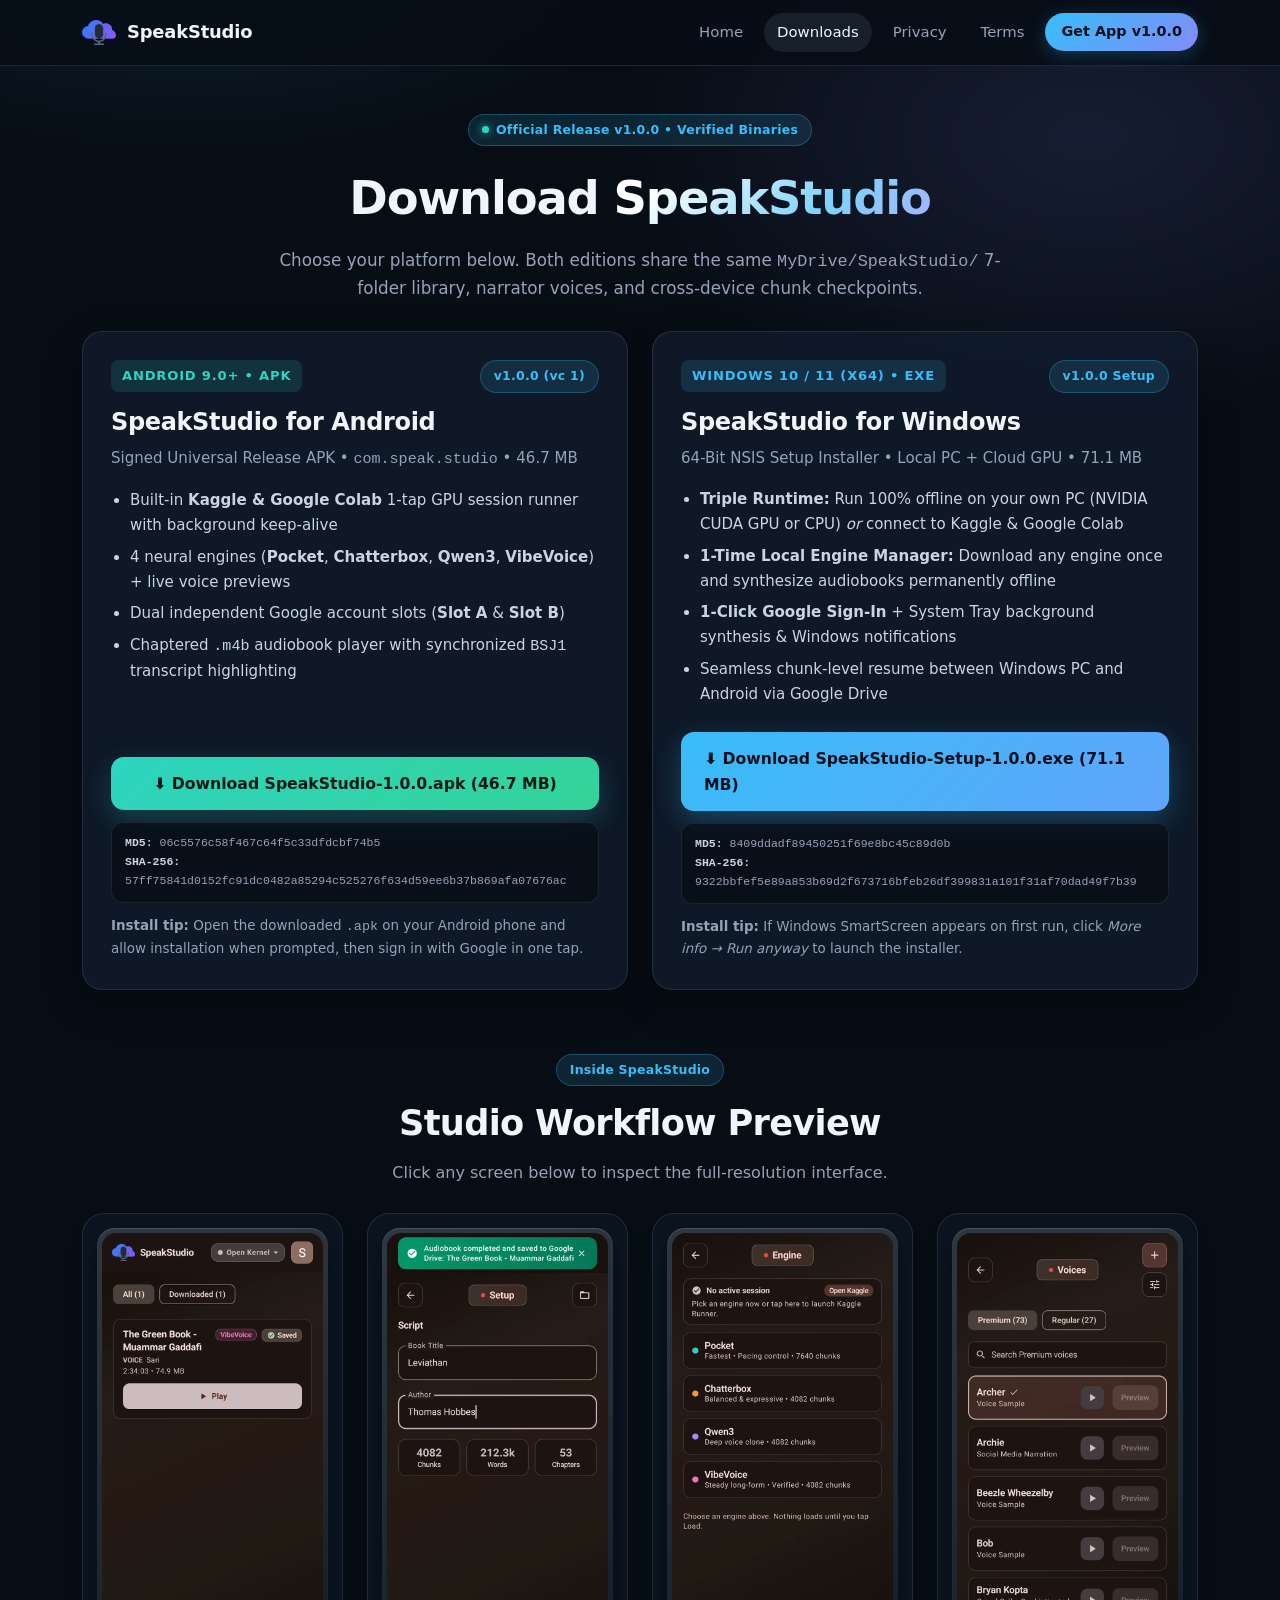
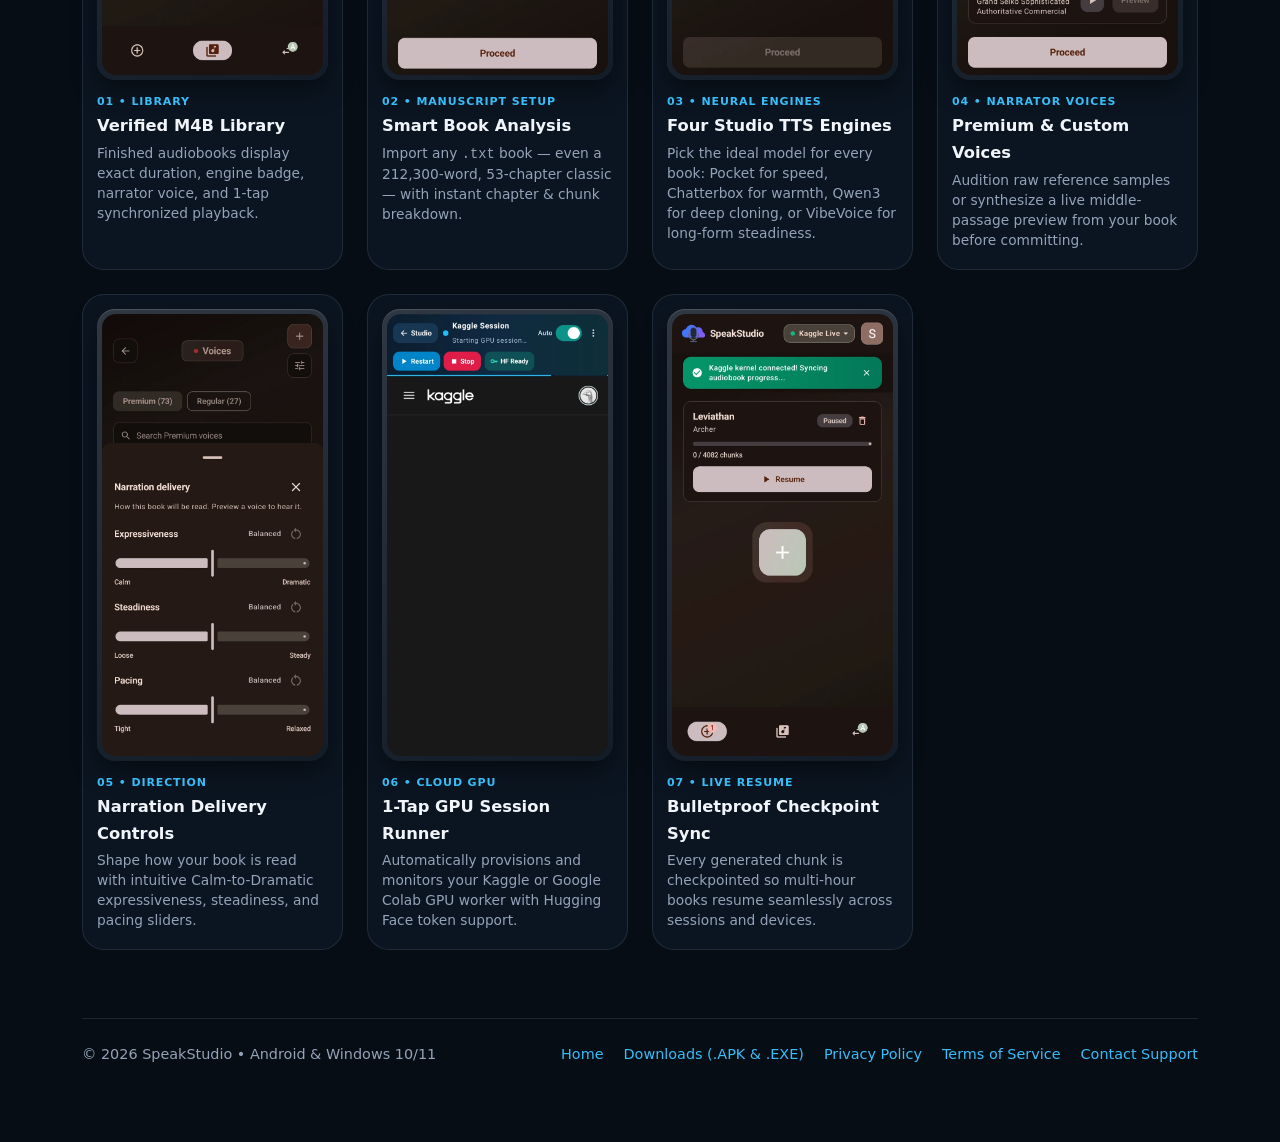
==== download.html @ f157768b "feat: add Downloads page (.apk & .exe) and 7-screen SpeakStudio preview showcase" ====
<!DOCTYPE html>
<html lang="en">
<head>
  <meta charset="utf-8" />
  <meta name="viewport" content="width=device-width, initial-scale=1" />
  <title>Download SpeakStudio v1.0.0 — Android APK &amp; Windows 10/11 Installer</title>
  <link rel="icon" type="image/png" href="./assets/icons/logo_speakstudio.png" />
  <link rel="stylesheet" href="./styles.css" />
</head>
<body>

  <header class="site-header">
    <div class="nav-inner">
      <a class="brand" href="./index.html">
        <img src="./assets/icons/logo_speakstudio.png" alt="SpeakStudio logo" />
        <span>SpeakStudio</span>
      </a>
      <nav class="nav-links">
        <a class="nav-link " href="./index.html">Home</a>
        <a class="nav-link active" href="./download.html">Downloads</a>
        <a class="nav-link " href="./privacy.html">Privacy</a>
        <a class="nav-link " href="./terms.html">Terms</a>
        <a class="nav-cta" href="./download.html">Get App v1.0.0</a>
      </nav>
    </div>
  </header>
  <main>
    <div style="text-align:center;max-width:740px;margin:0 auto">
      <span class="pill"><span class="pill-dot"></span> Official Release v1.0.0 &bull; Verified Binaries</span>
      <h1 style="font-size:clamp(2rem,4vw,2.9rem);margin:14px 0 10px;letter-spacing:-0.025em">
        Download <span class="grad-txt">SpeakStudio</span>
      </h1>
      <p style="color:var(--muted);font-size:1.05rem;margin:0">
        Choose your platform below. Both editions share the same <code>MyDrive/SpeakStudio/</code> 7-folder library, narrator voices, and cross-device chunk checkpoints.
      </p>
    </div>

    <!-- Side-by-Side APK & EXE Download Cards -->
    <section class="dl-grid" aria-label="Platform Downloads">
      <!-- Android APK Card -->
      <article class="card dl-card">
        <div>
          <div class="dl-top">
            <span class="os-badge os-android">Android 9.0+ &bull; APK</span>
            <span class="pill">v1.0.0 (vc 1)</span>
          </div>
          <h2 class="dl-title">SpeakStudio for Android</h2>
          <p class="dl-sub">Signed Universal Release APK &bull; <code>com.speak.studio</code> &bull; 46.7 MB</p>
          <ul class="feature-list" style="margin-top:16px">
            <li>Built-in <strong>Kaggle &amp; Google Colab</strong> 1-tap GPU session runner with background keep-alive</li>
            <li>4 neural engines (<strong>Pocket</strong>, <strong>Chatterbox</strong>, <strong>Qwen3</strong>, <strong>VibeVoice</strong>) + live voice previews</li>
            <li>Dual independent Google account slots (<strong>Slot A</strong> &amp; <strong>Slot B</strong>)</li>
            <li>Chaptered <code>.m4b</code> audiobook player with synchronized <code>BSJ1</code> transcript highlighting</li>
          </ul>
        </div>

        <div style="display:flex;flex-direction:column;gap:12px">
          <a class="btn btn-teal" style="width:100%" href="https://github.com/sdeenprime/sdeenprime.github.io/releases/download/v1.0.0/SpeakStudio-1.0.0.apk">
            &#11015; Download SpeakStudio-1.0.0.apk (46.7 MB)
          </a>
          <div class="hash-box">
            <div><strong>MD5:</strong> 06c5576c58f467c64f5c33dfdcbf74b5</div>
            <div><strong>SHA-256:</strong> 57ff75841d0152fc91dc0482a85294c525276f634d59ee6b37b869afa07676ac</div>
          </div>
          <p class="install-tip">
            <strong>Install tip:</strong> Open the downloaded <code>.apk</code> on your Android phone and allow installation when prompted, then sign in with Google in one tap.
          </p>
        </div>
      </article>

      <!-- Windows 10/11 EXE Card -->
      <article class="card dl-card">
        <div>
          <div class="dl-top">
            <span class="os-badge os-windows">Windows 10 / 11 (x64) &bull; EXE</span>
            <span class="pill">v1.0.0 Setup</span>
          </div>
          <h2 class="dl-title">SpeakStudio for Windows</h2>
          <p class="dl-sub">64-Bit NSIS Setup Installer &bull; Local PC + Cloud GPU &bull; 71.1 MB</p>
          <ul class="feature-list" style="margin-top:16px">
            <li><strong>Triple Runtime:</strong> Run 100% offline on your own PC (NVIDIA CUDA GPU or CPU) <em>or</em> connect to Kaggle &amp; Google Colab</li>
            <li><strong>1-Time Local Engine Manager:</strong> Download any engine once and synthesize audiobooks permanently offline</li>
            <li><strong>1-Click Google Sign-In</strong> + System Tray background synthesis &amp; Windows notifications</li>
            <li>Seamless chunk-level resume between Windows PC and Android via Google Drive</li>
          </ul>
        </div>

        <div style="display:flex;flex-direction:column;gap:12px">
          <a class="btn btn-primary" style="width:100%" href="https://github.com/sdeenprime/sdeenprime.github.io/releases/download/v1.0.0/SpeakStudio-Setup-1.0.0.exe">
            &#11015; Download SpeakStudio-Setup-1.0.0.exe (71.1 MB)
          </a>
          <div class="hash-box">
            <div><strong>MD5:</strong> 8409ddadf89450251f69e8bc45c89d0b</div>
            <div><strong>SHA-256:</strong> 9322bbfef5e89a853b69d2f673716bfeb26df399831a101f31af70dad49f7b39</div>
          </div>
          <p class="install-tip">
            <strong>Install tip:</strong> If Windows SmartScreen appears on first run, click <em>More info &rarr; Run anyway</em> to launch the installer.
          </p>
        </div>
      </article>
    </section>

    <!-- 7-Screenshot Visual Preview Showcase -->
    <section id="showcase">
      <div class="section-head">
        <span class="pill">Inside SpeakStudio</span>
        <h2>Studio Workflow Preview</h2>
        <p>Click any screen below to inspect the full-resolution interface.</p>
      </div>

      <div class="shot-grid">
        <div class="shot-item" data-index="0" data-src="./assets/previews/01-library.webp" data-caption="Audiobook Library — Verified M4B audiobooks with engine attribution &amp; instant playback">
          <div class="phone-frame">
            <img src="./assets/previews/01-library.webp" alt="SpeakStudio Audiobook Library showing The Green Book narrated with VibeVoice" loading="lazy" />
          </div>
          <div>
            <div class="shot-step">01 &bull; Library</div>
            <div class="shot-title">Verified M4B Library</div>
            <p class="shot-desc">Finished audiobooks display exact duration, engine badge, narrator voice, and 1-tap synchronized playback.</p>
          </div>
        </div>

        <div class="shot-item" data-index="1" data-src="./assets/previews/02-script-setup.webp" data-caption="Script Setup — Automatic word, chapter &amp; chunk analysis for 200k+ word books">
          <div class="phone-frame">
            <img src="./assets/previews/02-script-setup.webp" alt="SpeakStudio Script Setup analyzing Leviathan by Thomas Hobbes with 212.3k words and 53 chapters" loading="lazy" />
          </div>
          <div>
            <div class="shot-step">02 &bull; Manuscript Setup</div>
            <div class="shot-title">Smart Book Analysis</div>
            <p class="shot-desc">Import any <code>.txt</code> book — even a 212,300-word, 53-chapter classic — with instant chapter &amp; chunk breakdown.</p>
          </div>
        </div>

        <div class="shot-item" data-index="2" data-src="./assets/previews/03-engines.webp" data-caption="Engine Selector — Choose between Pocket, Chatterbox, Qwen3, and VibeVoice">
          <div class="phone-frame">
            <img src="./assets/previews/03-engines.webp" alt="SpeakStudio Engine selection screen with Pocket, Chatterbox, Qwen3, and VibeVoice" loading="lazy" />
          </div>
          <div>
            <div class="shot-step">03 &bull; Neural Engines</div>
            <div class="shot-title">Four Studio TTS Engines</div>
            <p class="shot-desc">Pick the ideal model for every book: Pocket for speed, Chatterbox for warmth, Qwen3 for deep cloning, or VibeVoice for long-form steadiness.</p>
          </div>
        </div>

        <div class="shot-item" data-index="3" data-src="./assets/previews/04-voices.webp" data-caption="Voice Gallery — Browse Premium &amp; Regular narrator voices with instant sample &amp; passage previews">
          <div class="phone-frame">
            <img src="./assets/previews/04-voices.webp" alt="SpeakStudio Premium and Regular narrator voice library" loading="lazy" />
          </div>
          <div>
            <div class="shot-step">04 &bull; Narrator Voices</div>
            <div class="shot-title">Premium &amp; Custom Voices</div>
            <p class="shot-desc">Audition raw reference samples or synthesize a live middle-passage preview from your book before committing.</p>
          </div>
        </div>

        <div class="shot-item" data-index="4" data-src="./assets/previews/05-narration-sliders.webp" data-caption="Narration Delivery — Dial in Expressiveness, Steadiness, and Pacing">
          <div class="phone-frame">
            <img src="./assets/previews/05-narration-sliders.webp" alt="SpeakStudio Narration delivery sliders for Expressiveness, Steadiness, and Pacing" loading="lazy" />
          </div>
          <div>
            <div class="shot-step">05 &bull; Direction</div>
            <div class="shot-title">Narration Delivery Controls</div>
            <p class="shot-desc">Shape how your book is read with intuitive Calm-to-Dramatic expressiveness, steadiness, and pacing sliders.</p>
          </div>
        </div>

        <div class="shot-item" data-index="5" data-src="./assets/previews/06-kaggle-runner.webp" data-caption="Cloud GPU Runner — Automated 1-tap Kaggle &amp; Google Colab T4 GPU provisioning">
          <div class="phone-frame">
            <img src="./assets/previews/06-kaggle-runner.webp" alt="SpeakStudio built-in Kaggle GPU Runner starting a session automatically" loading="lazy" />
          </div>
          <div>
            <div class="shot-step">06 &bull; Cloud GPU</div>
            <div class="shot-title">1-Tap GPU Session Runner</div>
            <p class="shot-desc">Automatically provisions and monitors your Kaggle or Google Colab GPU worker with Hugging Face token support.</p>
          </div>
        </div>

        <div class="shot-item" data-index="6" data-src="./assets/previews/07-live-sync-resume.webp" data-caption="Live Sync &amp; Checkpoint Resume — Pause and resume massive books without losing a single chunk">
          <div class="phone-frame">
            <img src="./assets/previews/07-live-sync-resume.webp" alt="SpeakStudio connected to Kaggle Live with one-tap audiobook resume" loading="lazy" />
          </div>
          <div>
            <div class="shot-step">07 &bull; Live Resume</div>
            <div class="shot-title">Bulletproof Checkpoint Sync</div>
            <p class="shot-desc">Every generated chunk is checkpointed so multi-hour books resume seamlessly across sessions and devices.</p>
          </div>
        </div>
      </div>
    </section>


    <footer>
      <span>&copy; 2026 SpeakStudio &bull; Android &amp; Windows 10/11</span>
      <div class="footer-links">
        <a href="./index.html">Home</a>
        <a href="./download.html">Downloads (.APK &amp; .EXE)</a>
        <a href="./privacy.html">Privacy Policy</a>
        <a href="./terms.html">Terms of Service</a>
        <a href="mailto:shamsaboubkr@gmail.com">Contact Support</a>
      </div>
    </footer>
  </main>

  <!-- Full-Resolution Screenshot Lightbox -->
  <div id="lightbox" class="lightbox" role="dialog" aria-modal="true" aria-label="Screenshot preview">
    <button class="lb-close" id="lb-close" aria-label="Close preview">&times;</button>
    <button class="lb-nav lb-prev" id="lb-prev" aria-label="Previous screenshot">&#8249;</button>
    <div class="lb-inner">
      <img id="lb-img" src="" alt="Expanded SpeakStudio screenshot" />
      <div class="lb-caption" id="lb-caption"></div>
    </div>
    <button class="lb-nav lb-next" id="lb-next" aria-label="Next screenshot">&#8250;</button>
  </div>

  <script>
    (function () {
      var items = Array.prototype.slice.call(document.querySelectorAll('.shot-item'));
      var lb = document.getElementById('lightbox');
      var lbImg = document.getElementById('lb-img');
      var lbCap = document.getElementById('lb-caption');
      var cur = 0;

      function showAt(idx) {
        cur = (idx + items.length) % items.length;
        var el = items[cur];
        lbImg.src = el.getAttribute('data-src');
        lbCap.textContent = el.getAttribute('data-caption') || '';
        lb.classList.add('open');
      }
      function closeLb() {
        lb.classList.remove('open');
      }

      items.forEach(function (el, i) {
        el.addEventListener('click', function () { showAt(i); });
      });
      document.getElementById('lb-close').addEventListener('click', closeLb);
      document.getElementById('lb-prev').addEventListener('click', function (e) { e.stopPropagation(); showAt(cur - 1); });
      document.getElementById('lb-next').addEventListener('click', function (e) { e.stopPropagation(); showAt(cur + 1); });
      lb.addEventListener('click', function (e) { if (e.target === lb) closeLb(); });
      document.addEventListener('keydown', function (e) {
        if (!lb.classList.contains('open')) return;
        if (e.key === 'Escape') closeLb();
        if (e.key === 'ArrowLeft') showAt(cur - 1);
        if (e.key === 'ArrowRight') showAt(cur + 1);
      });
    })();
  </script>
</body>
</html>
---- styles.css ----
:root {
  --bg: #070d15;
  --bg-soft: #0c1624;
  --card: rgba(16, 28, 44, 0.82);
  --card-solid: #101c2c;
  --border: rgba(148, 163, 184, 0.16);
  --border-hi: rgba(56, 189, 248, 0.38);
  --accent: #38bdf8;
  --accent-2: #818cf8;
  --teal: #2dd4bf;
  --amber: #fbbf24;
  --text: #f1f5f9;
  --muted: #94a3b8;
}
* { box-sizing: border-box; }
html { scroll-behavior: smooth; }
body {
  margin: 0;
  font-family: Inter, system-ui, -apple-system, "Segoe UI", Roboto, sans-serif;
  background:
    radial-gradient(900px 500px at 15% -5%, rgba(56, 189, 248, 0.15), transparent 60%),
    radial-gradient(800px 480px at 85% 5%, rgba(129, 140, 248, 0.13), transparent 60%),
    var(--bg);
  color: var(--text);
  line-height: 1.65;
  min-height: 100vh;
}
a { color: var(--accent); text-decoration: none; transition: color 0.18s ease, opacity 0.18s ease; }
a:hover { color: #7dd3fc; }

/* Top Navbar */
.site-header {
  position: sticky;
  top: 0;
  z-index: 100;
  backdrop-filter: blur(16px);
  -webkit-backdrop-filter: blur(16px);
  background: rgba(7, 13, 21, 0.82);
  border-bottom: 1px solid var(--border);
}
.nav-inner {
  max-width: 1160px;
  margin: 0 auto;
  padding: 13px 22px;
  display: flex;
  align-items: center;
  justify-content: space-between;
  gap: 16px;
  flex-wrap: wrap;
}
.brand {
  display: inline-flex;
  align-items: center;
  gap: 11px;
  color: var(--text);
  font-weight: 700;
  font-size: 1.12rem;
  letter-spacing: -0.01em;
}
.brand:hover { color: #fff; }
.brand img { width: 34px; height: 34px; border-radius: 9px; object-fit: contain; }
.nav-links { display: flex; align-items: center; gap: 8px; flex-wrap: wrap; }
.nav-link {
  color: var(--muted);
  font-size: 0.93rem;
  font-weight: 500;
  padding: 7px 13px;
  border-radius: 999px;
  transition: all 0.18s ease;
}
.nav-link:hover, .nav-link.active {
  color: var(--text);
  background: rgba(148, 163, 184, 0.12);
}
.nav-cta {
  background: linear-gradient(135deg, var(--accent), var(--accent-2));
  color: #06101b !important;
  font-weight: 700;
  padding: 7px 16px;
  border-radius: 999px;
  font-size: 0.9rem;
  box-shadow: 0 4px 18px rgba(56, 189, 248, 0.25);
}
.nav-cta:hover { transform: translateY(-1px); opacity: 0.95; }

main { max-width: 1160px; margin: 0 auto; padding: 48px 22px 76px; }
main.narrow { max-width: 840px; }

.pill {
  display: inline-flex;
  align-items: center;
  gap: 7px;
  padding: 5px 13px;
  border-radius: 999px;
  background: rgba(56, 189, 248, 0.13);
  border: 1px solid rgba(56, 189, 248, 0.28);
  color: var(--accent);
  font-size: 12.5px;
  font-weight: 600;
  letter-spacing: 0.02em;
}
.pill-dot { width: 7px; height: 7px; border-radius: 50%; background: var(--teal); box-shadow: 0 0 8px var(--teal); }

/* Hero */
.hero {
  display: grid;
  grid-template-columns: 1.1fr 0.9fr;
  gap: 42px;
  align-items: center;
  padding: 18px 0 36px;
}
@media (max-width: 920px) {
  .hero { grid-template-columns: 1fr; text-align: center; }
  .hero-actions { justify-content: center; }
}
.hero h1 {
  font-size: clamp(2.1rem, 4.2vw, 3.25rem);
  line-height: 1.13;
  margin: 16px 0 16px;
  letter-spacing: -0.025em;
}
.grad-txt {
  background: linear-gradient(135deg, #ffffff 15%, #7dd3fc 65%, #a5b4fc 100%);
  -webkit-background-clip: text;
  -webkit-text-fill-color: transparent;
}
.hero-lead { color: var(--muted); font-size: 1.08rem; max-width: 560px; margin: 0 0 26px; }
@media (max-width: 920px) { .hero-lead { margin-left: auto; margin-right: auto; } }

.hero-actions { display: flex; gap: 13px; flex-wrap: wrap; align-items: center; }
.btn {
  display: inline-flex;
  align-items: center;
  justify-content: center;
  gap: 9px;
  padding: 13px 22px;
  border-radius: 13px;
  font-weight: 700;
  font-size: 0.98rem;
  cursor: pointer;
  border: 1px solid transparent;
  transition: transform 0.18s ease, box-shadow 0.18s ease, border-color 0.18s ease;
}
.btn-primary {
  background: linear-gradient(135deg, var(--accent), #60a5fa);
  color: #04101c !important;
  box-shadow: 0 10px 28px rgba(56, 189, 248, 0.28);
}
.btn-primary:hover { transform: translateY(-2px); box-shadow: 0 14px 34px rgba(56, 189, 248, 0.38); }
.btn-teal {
  background: linear-gradient(135deg, var(--teal), #34d399);
  color: #041914 !important;
  box-shadow: 0 10px 28px rgba(45, 212, 191, 0.24);
}
.btn-teal:hover { transform: translateY(-2px); box-shadow: 0 14px 34px rgba(45, 212, 191, 0.35); }
.btn-outline {
  background: rgba(15, 30, 46, 0.72);
  color: var(--text) !important;
  border-color: var(--border);
}
.btn-outline:hover { border-color: var(--border-hi); transform: translateY(-2px); }

/* Hero Triptych Phones */
.hero-phones {
  display: flex;
  justify-content: center;
  align-items: center;
  gap: 14px;
  perspective: 1000px;
}
.phone-mini {
  width: 31%;
  max-width: 175px;
  border-radius: 22px;
  padding: 6px;
  background: linear-gradient(160deg, rgba(255,255,255,0.18), rgba(255,255,255,0.03));
  box-shadow: 0 22px 48px rgba(0,0,0,0.55);
  transition: transform 0.25s ease;
}
.phone-mini.center { transform: translateY(-12px) scale(1.06); z-index: 2; }
.phone-mini:hover { transform: translateY(-16px) scale(1.08); z-index: 3; }
.phone-mini img { width: 100%; display: block; border-radius: 17px; }

/* Cards & Grids */
.card {
  background: var(--card);
  border: 1px solid var(--border);
  border-radius: 20px;
  padding: 28px;
  box-shadow: 0 14px 36px rgba(0, 0, 0, 0.28);
}
.dl-grid {
  display: grid;
  grid-template-columns: repeat(2, 1fr);
  gap: 24px;
  margin-top: 28px;
}
@media (max-width: 820px) { .dl-grid { grid-template-columns: 1fr; } }

.dl-card {
  position: relative;
  overflow: hidden;
  display: flex;
  flex-direction: column;
  justify-content: space-between;
  gap: 18px;
  transition: border-color 0.2s ease, transform 0.2s ease;
}
.dl-card:hover { border-color: var(--border-hi); transform: translateY(-3px); }
.dl-top { display: flex; align-items: flex-start; justify-content: space-between; gap: 12px; }
.os-badge {
  display: inline-flex;
  align-items: center;
  gap: 8px;
  font-size: 0.82rem;
  font-weight: 700;
  text-transform: uppercase;
  letter-spacing: 0.06em;
  padding: 5px 11px;
  border-radius: 8px;
}
.os-android { background: rgba(45, 212, 191, 0.14); color: var(--teal); }
.os-windows { background: rgba(56, 189, 248, 0.14); color: var(--accent); }
.dl-title { font-size: 1.5rem; font-weight: 800; margin: 10px 0 4px; letter-spacing: -0.015em; }
.dl-sub { color: var(--muted); font-size: 0.94rem; margin: 0; }
.feature-list { margin: 4px 0; padding-left: 19px; color: #cbd5e1; font-size: 0.94rem; }
.feature-list li { margin-bottom: 7px; }
.hash-box {
  background: rgba(7, 13, 21, 0.72);
  border: 1px solid rgba(148, 163, 184, 0.13);
  border-radius: 12px;
  padding: 11px 13px;
  font-size: 11.5px;
  color: var(--muted);
  font-family: ui-monospace, SFMono-Regular, Menlo, Consolas, monospace;
  overflow-x: auto;
}
.hash-box strong { color: #cbd5e1; }
.install-tip { font-size: 0.84rem; color: var(--muted); margin: 0; }

/* Engines Strip */
.engines-strip {
  display: grid;
  grid-template-columns: repeat(4, 1fr);
  gap: 14px;
  margin-top: 26px;
}
@media (max-width: 820px) { .engines-strip { grid-template-columns: repeat(2, 1fr); } }
@media (max-width: 460px) { .engines-strip { grid-template-columns: 1fr; } }
.engine-chip {
  background: rgba(15, 28, 44, 0.7);
  border: 1px solid var(--border);
  border-radius: 15px;
  padding: 14px 16px;
  display: flex;
  align-items: center;
  gap: 13px;
}
.engine-chip img { width: 42px; height: 42px; border-radius: 11px; object-fit: cover; flex-shrink: 0; }
.engine-chip h3 { margin: 0; font-size: 1rem; }
.engine-chip p { margin: 2px 0 0; font-size: 0.82rem; color: var(--muted); line-height: 1.35; }

/* Screenshot Showcase Gallery */
.section-head { margin-top: 64px; margin-bottom: 26px; text-align: center; }
.section-head h2 { font-size: clamp(1.65rem, 3vw, 2.2rem); margin: 8px 0; letter-spacing: -0.02em; }
.section-head p { color: var(--muted); max-width: 620px; margin: 0 auto; }

.shot-grid {
  display: grid;
  grid-template-columns: repeat(auto-fill, minmax(245px, 1fr));
  gap: 24px;
}
.shot-item {
  background: rgba(14, 25, 40, 0.72);
  border: 1px solid var(--border);
  border-radius: 22px;
  padding: 14px 14px 18px;
  cursor: zoom-in;
  transition: transform 0.22s ease, border-color 0.22s ease, box-shadow 0.22s ease;
  display: flex;
  flex-direction: column;
  gap: 13px;
}
.shot-item:hover {
  transform: translateY(-5px);
  border-color: var(--border-hi);
  box-shadow: 0 20px 44px rgba(0, 0, 0, 0.48);
}
.phone-frame {
  border-radius: 18px;
  padding: 5px;
  background: linear-gradient(160deg, rgba(255,255,255,0.15), rgba(255,255,255,0.03));
  box-shadow: inset 0 1px 1px rgba(255,255,255,0.15), 0 10px 26px rgba(0,0,0,0.45);
}
.phone-frame img {
  width: 100%;
  aspect-ratio: 1 / 2;
  object-fit: cover;
  display: block;
  border-radius: 14px;
}
.shot-step {
  font-size: 11px;
  font-weight: 700;
  text-transform: uppercase;
  letter-spacing: 0.08em;
  color: var(--accent);
}
.shot-title { font-size: 1.02rem; font-weight: 700; margin: 2px 0 4px; color: var(--text); }
.shot-desc { font-size: 0.86rem; color: var(--muted); margin: 0; line-height: 1.45; }

/* Lightbox Modal */
.lightbox {
  position: fixed;
  inset: 0;
  z-index: 999;
  background: rgba(4, 8, 14, 0.92);
  backdrop-filter: blur(12px);
  display: none;
  align-items: center;
  justify-content: center;
  padding: 24px;
}
.lightbox.open { display: flex; }
.lb-inner {
  position: relative;
  max-width: min(430px, 90vw);
  max-height: 90vh;
  display: flex;
  flex-direction: column;
  align-items: center;
  gap: 12px;
}
.lb-inner img {
  max-height: 78vh;
  max-width: 100%;
  border-radius: 22px;
  box-shadow: 0 24px 64px rgba(0,0,0,0.75);
  border: 1px solid rgba(255,255,255,0.16);
}
.lb-caption { text-align: center; color: var(--text); font-weight: 600; font-size: 0.96rem; }
.lb-close, .lb-nav {
  position: fixed;
  background: rgba(16, 28, 44, 0.88);
  color: #fff;
  border: 1px solid var(--border);
  border-radius: 999px;
  width: 44px;
  height: 44px;
  font-size: 20px;
  cursor: pointer;
  display: flex;
  align-items: center;
  justify-content: center;
}
.lb-close:hover, .lb-nav:hover { border-color: var(--accent); color: var(--accent); }
.lb-close { top: 20px; right: 22px; }
.lb-prev { left: 20px; top: 50%; transform: translateY(-50%); }
.lb-next { right: 20px; top: 50%; transform: translateY(-50%); }

footer {
  margin-top: 68px;
  padding-top: 24px;
  border-top: 1px solid var(--border);
  color: var(--muted);
  font-size: 0.9rem;
  display: flex;
  justify-content: space-between;
  align-items: center;
  gap: 18px;
  flex-wrap: wrap;
}
.footer-links { display: flex; gap: 20px; flex-wrap: wrap; }
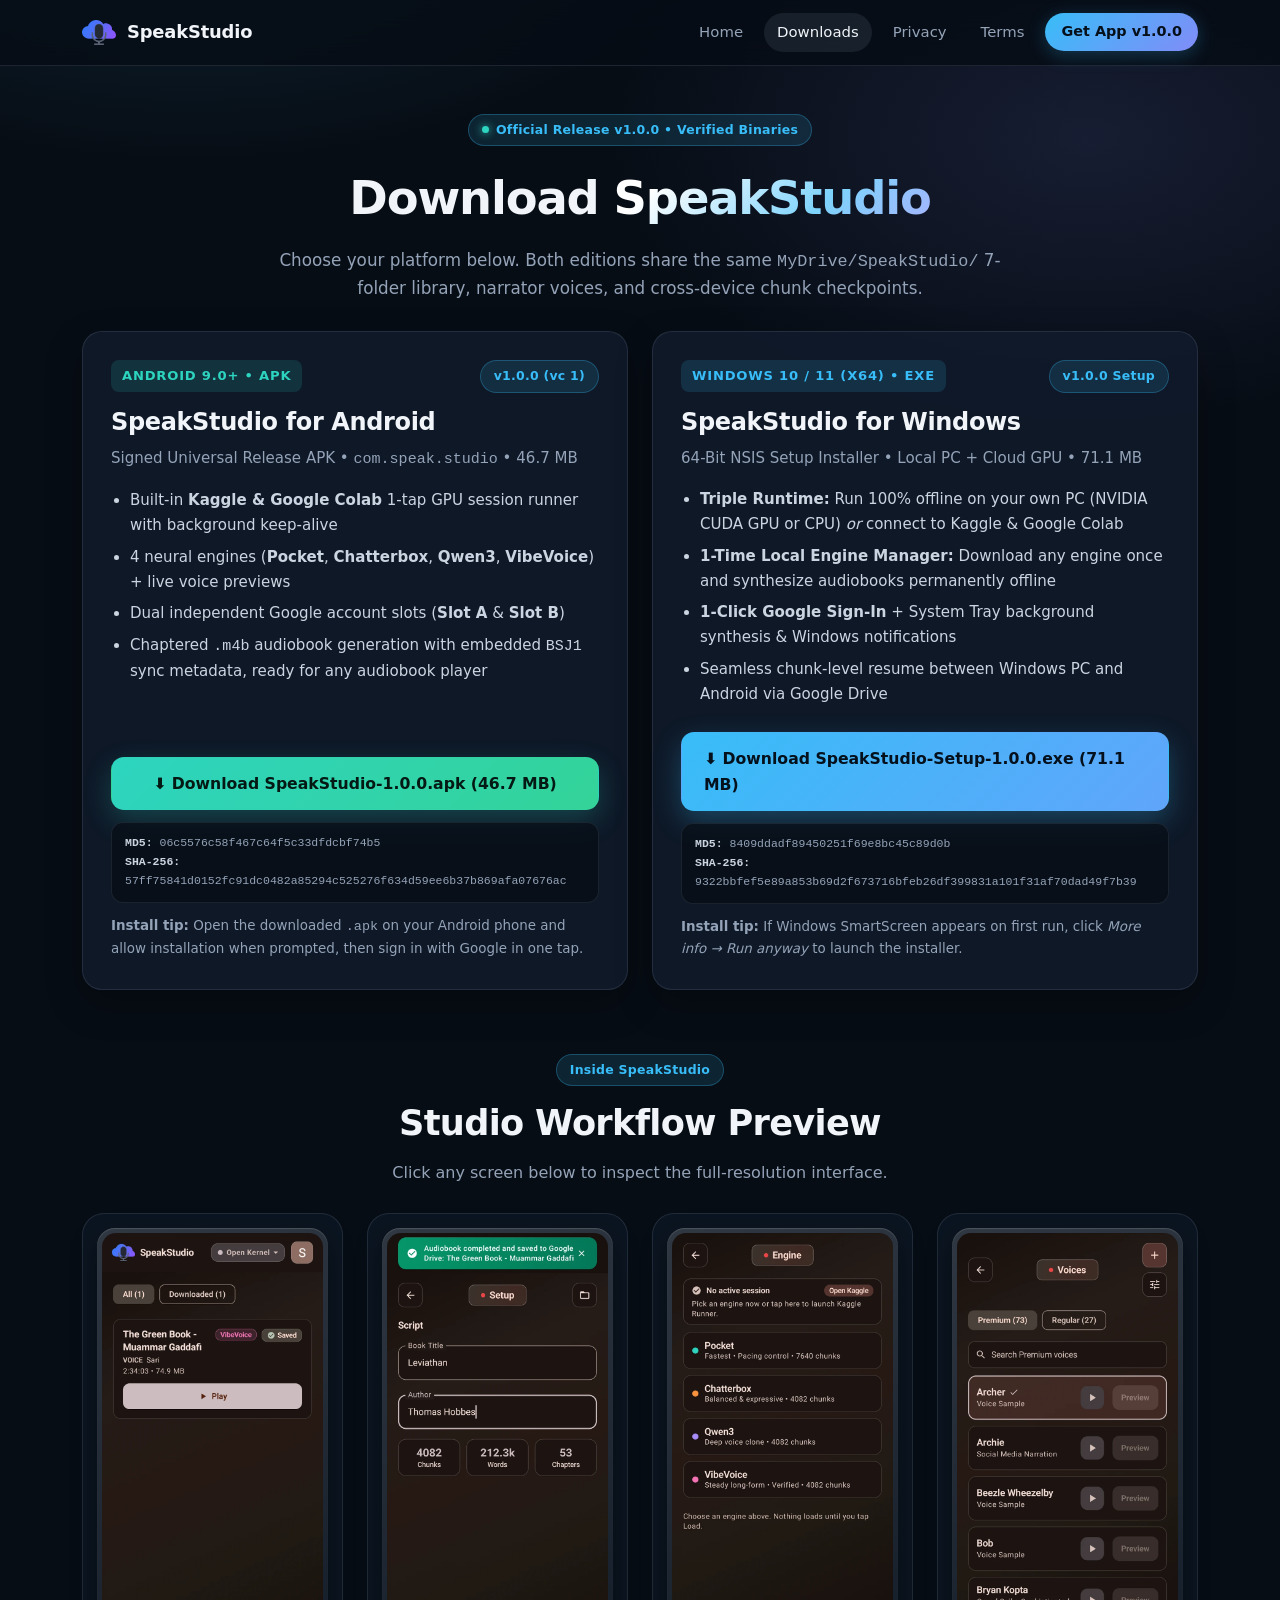
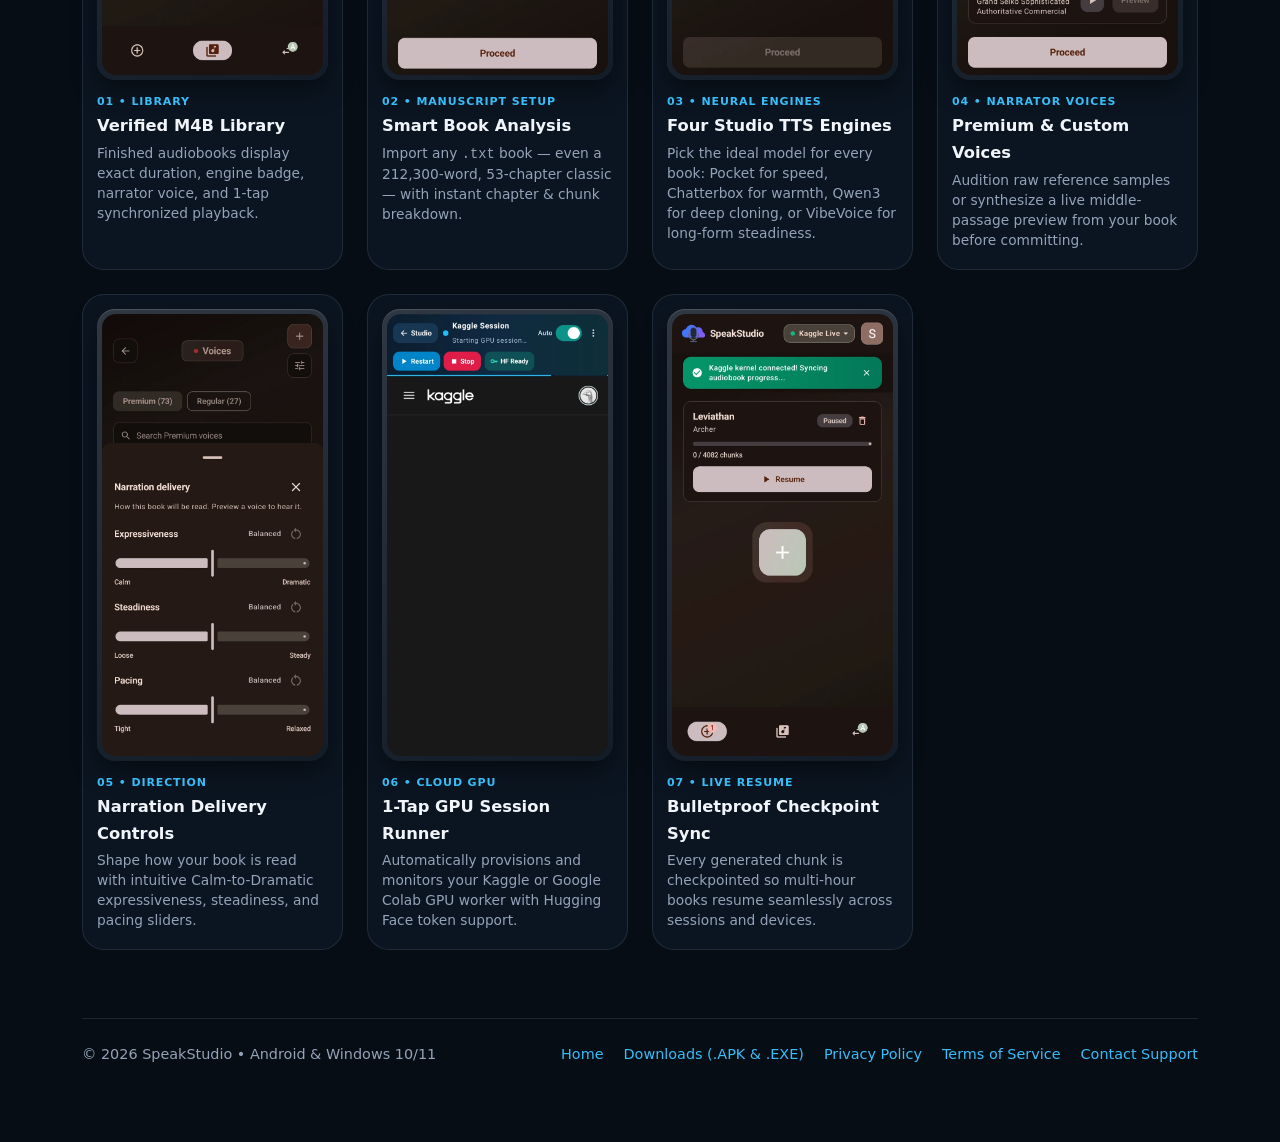
==== commit 5ee3c63c: "fix(download): clarify SpeakStudio generates .m4b audiobooks for external players" ====
--- a/download.html
+++ b/download.html
@@ -50,7 +50,7 @@
             <li>Built-in <strong>Kaggle &amp; Google Colab</strong> 1-tap GPU session runner with background keep-alive</li>
             <li>4 neural engines (<strong>Pocket</strong>, <strong>Chatterbox</strong>, <strong>Qwen3</strong>, <strong>VibeVoice</strong>) + live voice previews</li>
             <li>Dual independent Google account slots (<strong>Slot A</strong> &amp; <strong>Slot B</strong>)</li>
-            <li>Chaptered <code>.m4b</code> audiobook player with synchronized <code>BSJ1</code> transcript highlighting</li>
+            <li>Chaptered <code>.m4b</code> audiobook generation with embedded <code>BSJ1</code> sync metadata, ready for any audiobook player</li>
           </ul>
         </div>
 
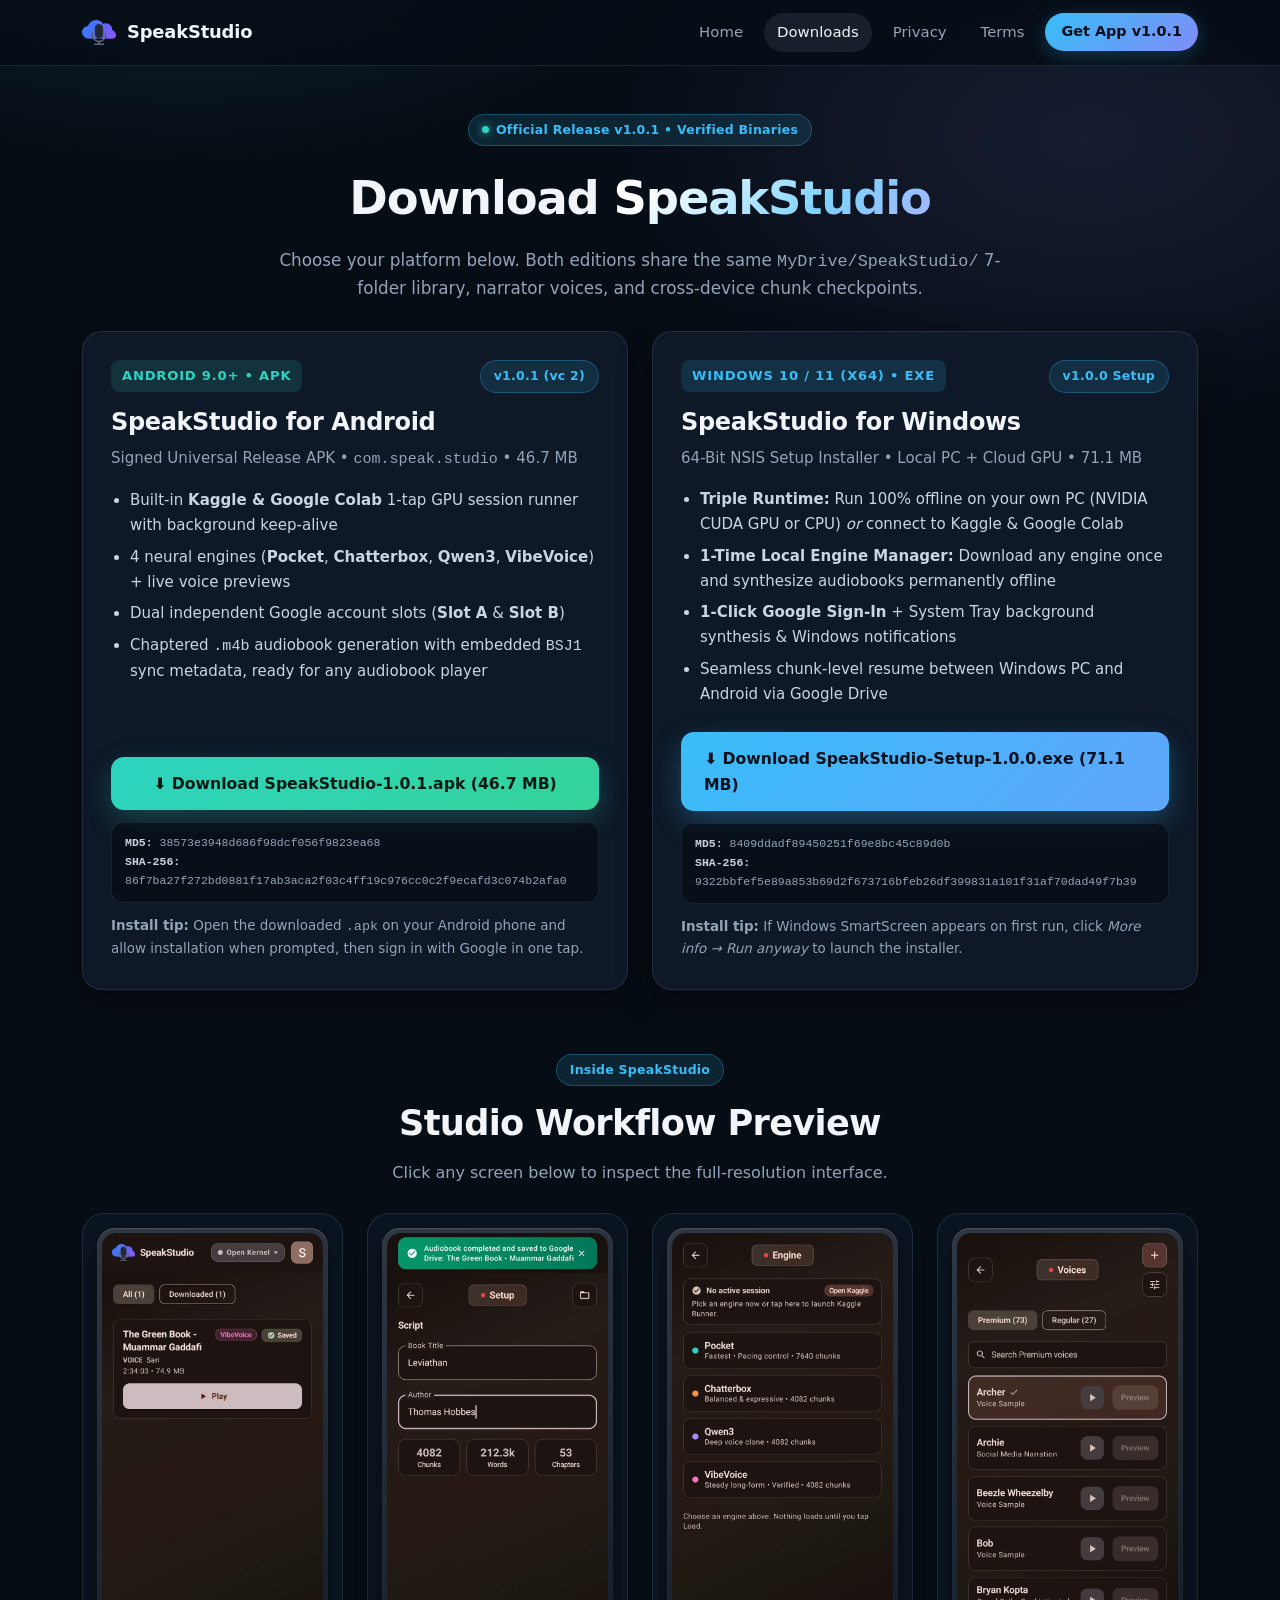
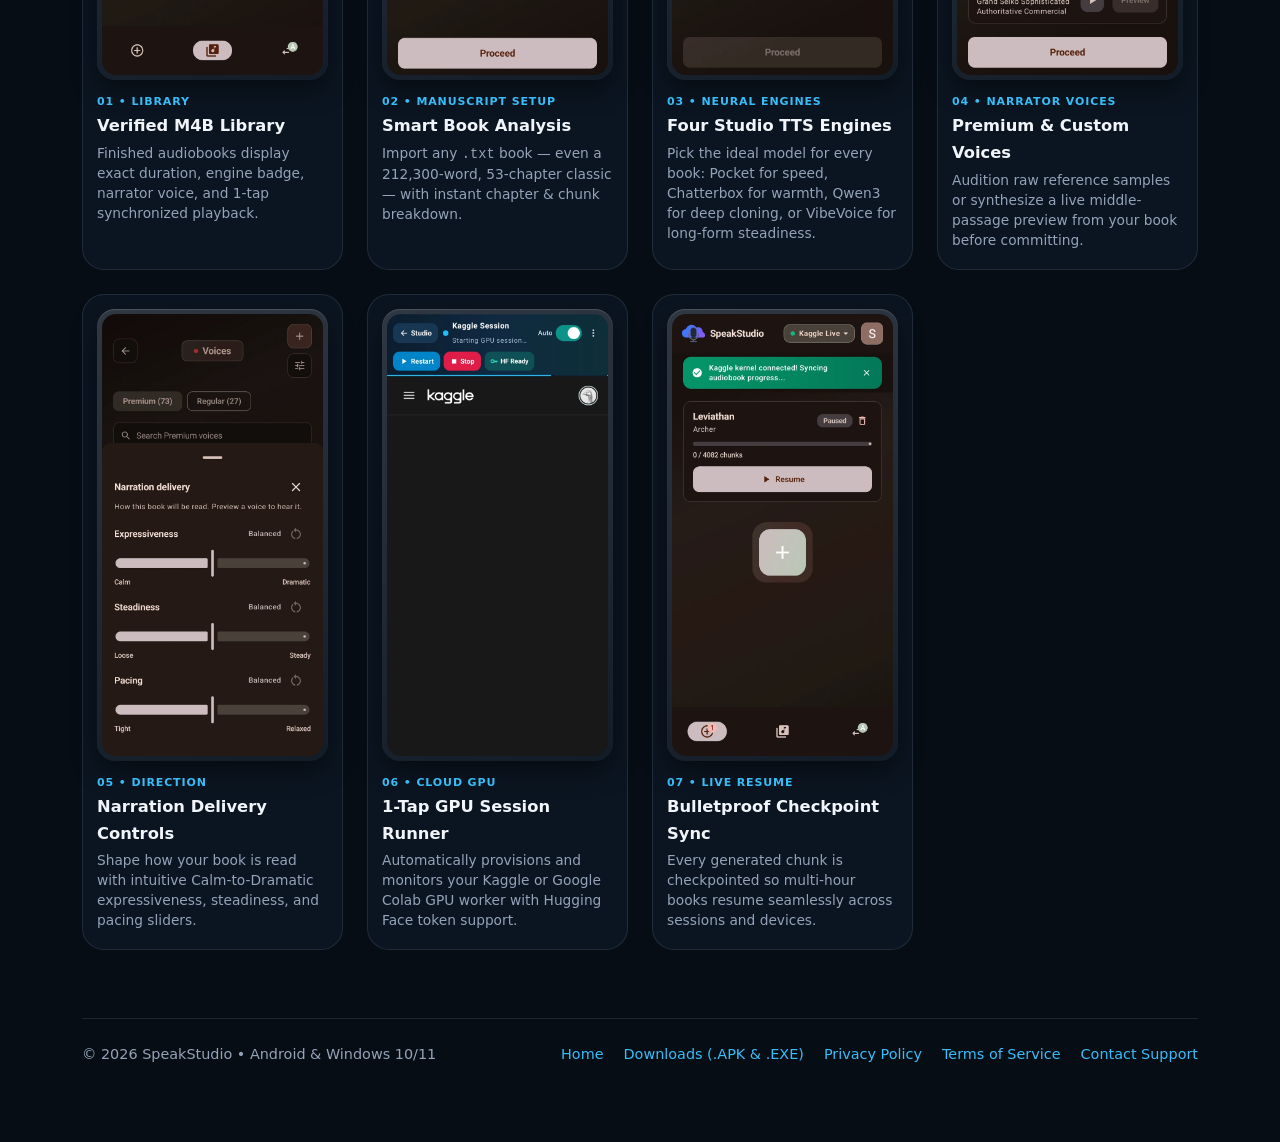
==== commit dabd6237: "Download hub: SpeakStudio v1.0.1 Android APK (Colab Session Recovery)" ====
--- a/download.html
+++ b/download.html
@@ -3,7 +3,7 @@
 <head>
   <meta charset="utf-8" />
   <meta name="viewport" content="width=device-width, initial-scale=1" />
-  <title>Download SpeakStudio v1.0.0 — Android APK &amp; Windows 10/11 Installer</title>
+  <title>Download SpeakStudio v1.0.1 — Android APK &amp; Windows 10/11 Installer</title>
   <link rel="icon" type="image/png" href="./assets/icons/logo_speakstudio.png" />
   <link rel="stylesheet" href="./styles.css" />
 </head>
@@ -20,13 +20,13 @@
         <a class="nav-link active" href="./download.html">Downloads</a>
         <a class="nav-link " href="./privacy.html">Privacy</a>
         <a class="nav-link " href="./terms.html">Terms</a>
-        <a class="nav-cta" href="./download.html">Get App v1.0.0</a>
+        <a class="nav-cta" href="./download.html">Get App v1.0.1</a>
       </nav>
     </div>
   </header>
   <main>
     <div style="text-align:center;max-width:740px;margin:0 auto">
-      <span class="pill"><span class="pill-dot"></span> Official Release v1.0.0 &bull; Verified Binaries</span>
+      <span class="pill"><span class="pill-dot"></span> Official Release v1.0.1 &bull; Verified Binaries</span>
       <h1 style="font-size:clamp(2rem,4vw,2.9rem);margin:14px 0 10px;letter-spacing:-0.025em">
         Download <span class="grad-txt">SpeakStudio</span>
       </h1>
@@ -42,7 +42,7 @@
         <div>
           <div class="dl-top">
             <span class="os-badge os-android">Android 9.0+ &bull; APK</span>
-            <span class="pill">v1.0.0 (vc 1)</span>
+            <span class="pill">v1.0.1 (vc 2)</span>
           </div>
           <h2 class="dl-title">SpeakStudio for Android</h2>
           <p class="dl-sub">Signed Universal Release APK &bull; <code>com.speak.studio</code> &bull; 46.7 MB</p>
@@ -55,12 +55,12 @@
         </div>
 
         <div style="display:flex;flex-direction:column;gap:12px">
-          <a class="btn btn-teal" style="width:100%" href="https://github.com/sdeenprime/sdeenprime.github.io/releases/download/v1.0.0/SpeakStudio-1.0.0.apk">
-            &#11015; Download SpeakStudio-1.0.0.apk (46.7 MB)
+          <a class="btn btn-teal" style="width:100%" href="https://github.com/sdeenprime/sdeenprime.github.io/releases/download/v1.0.1/SpeakStudio-1.0.1.apk">
+            &#11015; Download SpeakStudio-1.0.1.apk (46.7 MB)
           </a>
           <div class="hash-box">
-            <div><strong>MD5:</strong> 06c5576c58f467c64f5c33dfdcbf74b5</div>
-            <div><strong>SHA-256:</strong> 57ff75841d0152fc91dc0482a85294c525276f634d59ee6b37b869afa07676ac</div>
+            <div><strong>MD5:</strong> 38573e3948d686f98dcf056f9823ea68</div>
+            <div><strong>SHA-256:</strong> 86f7ba27f272bd0881f17ab3aca2f03c4ff19c976cc0c2f9ecafd3c074b2afa0</div>
           </div>
           <p class="install-tip">
             <strong>Install tip:</strong> Open the downloaded <code>.apk</code> on your Android phone and allow installation when prompted, then sign in with Google in one tap.
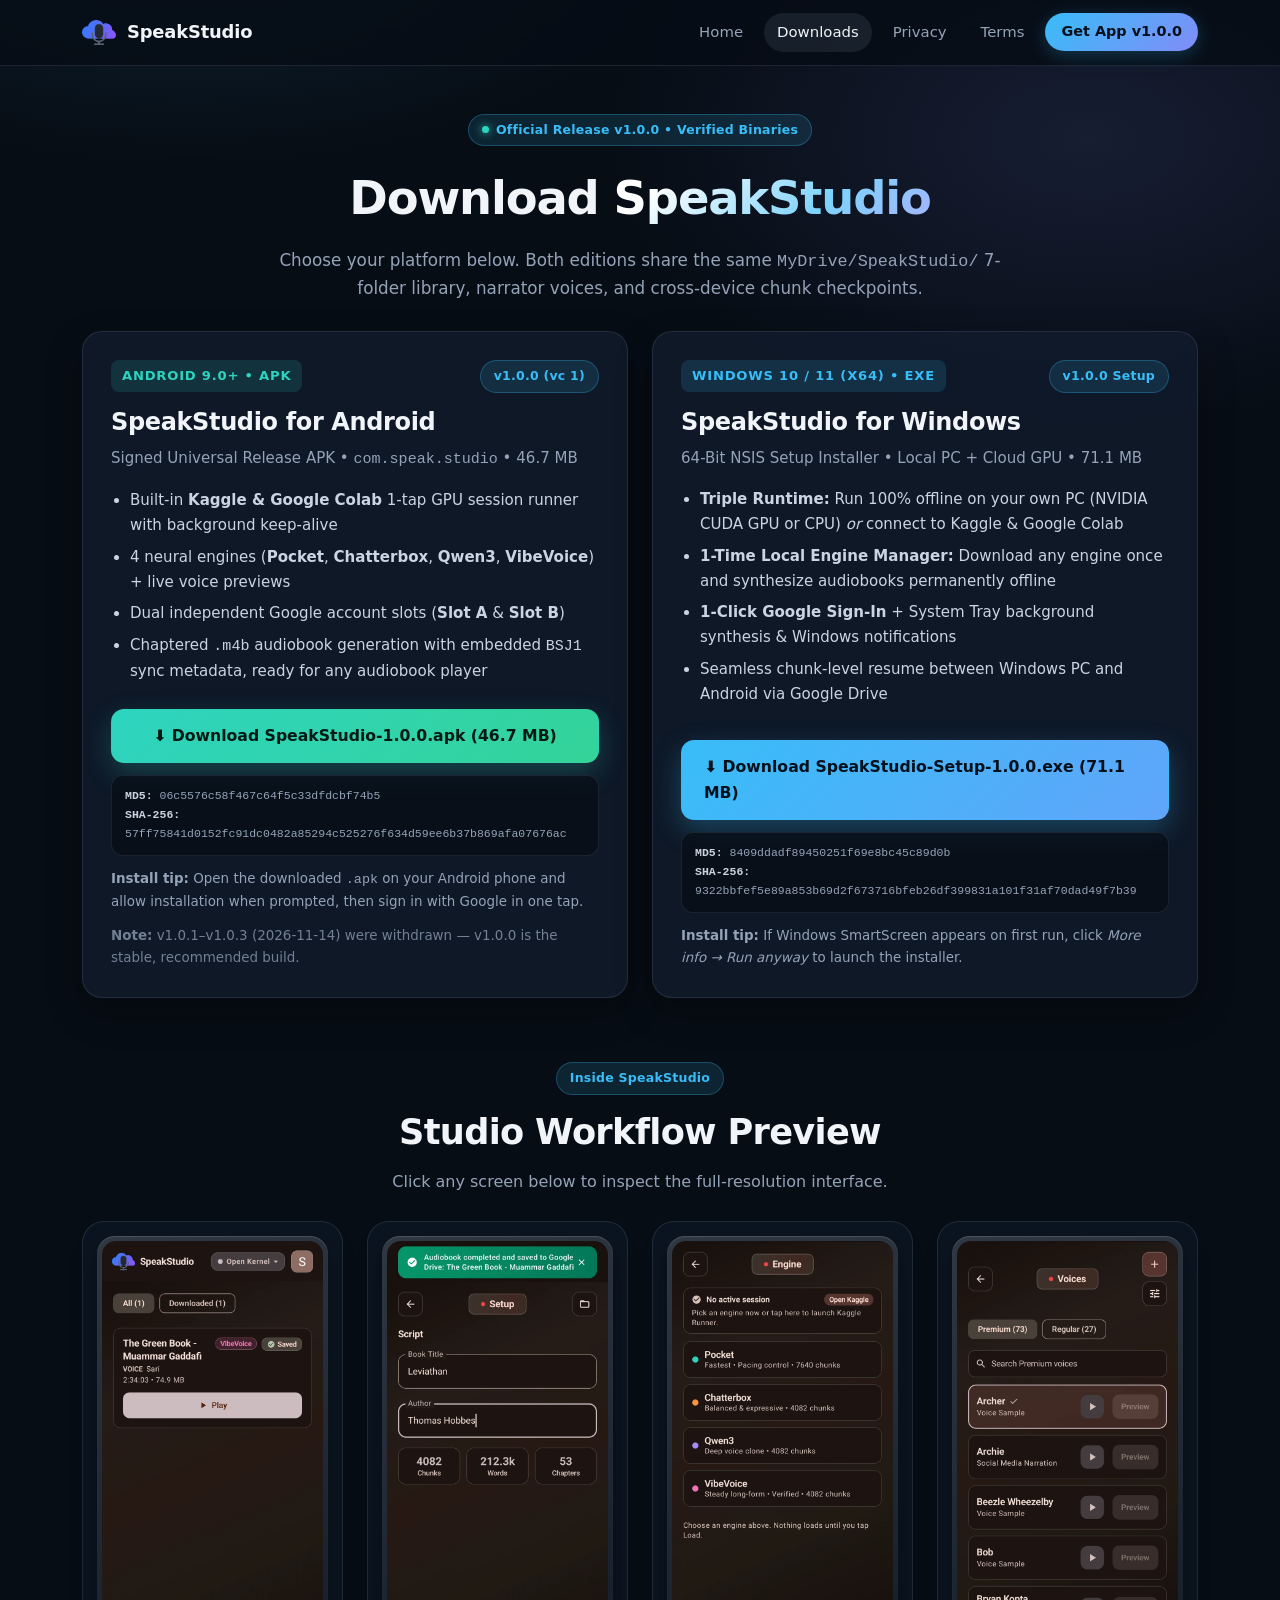
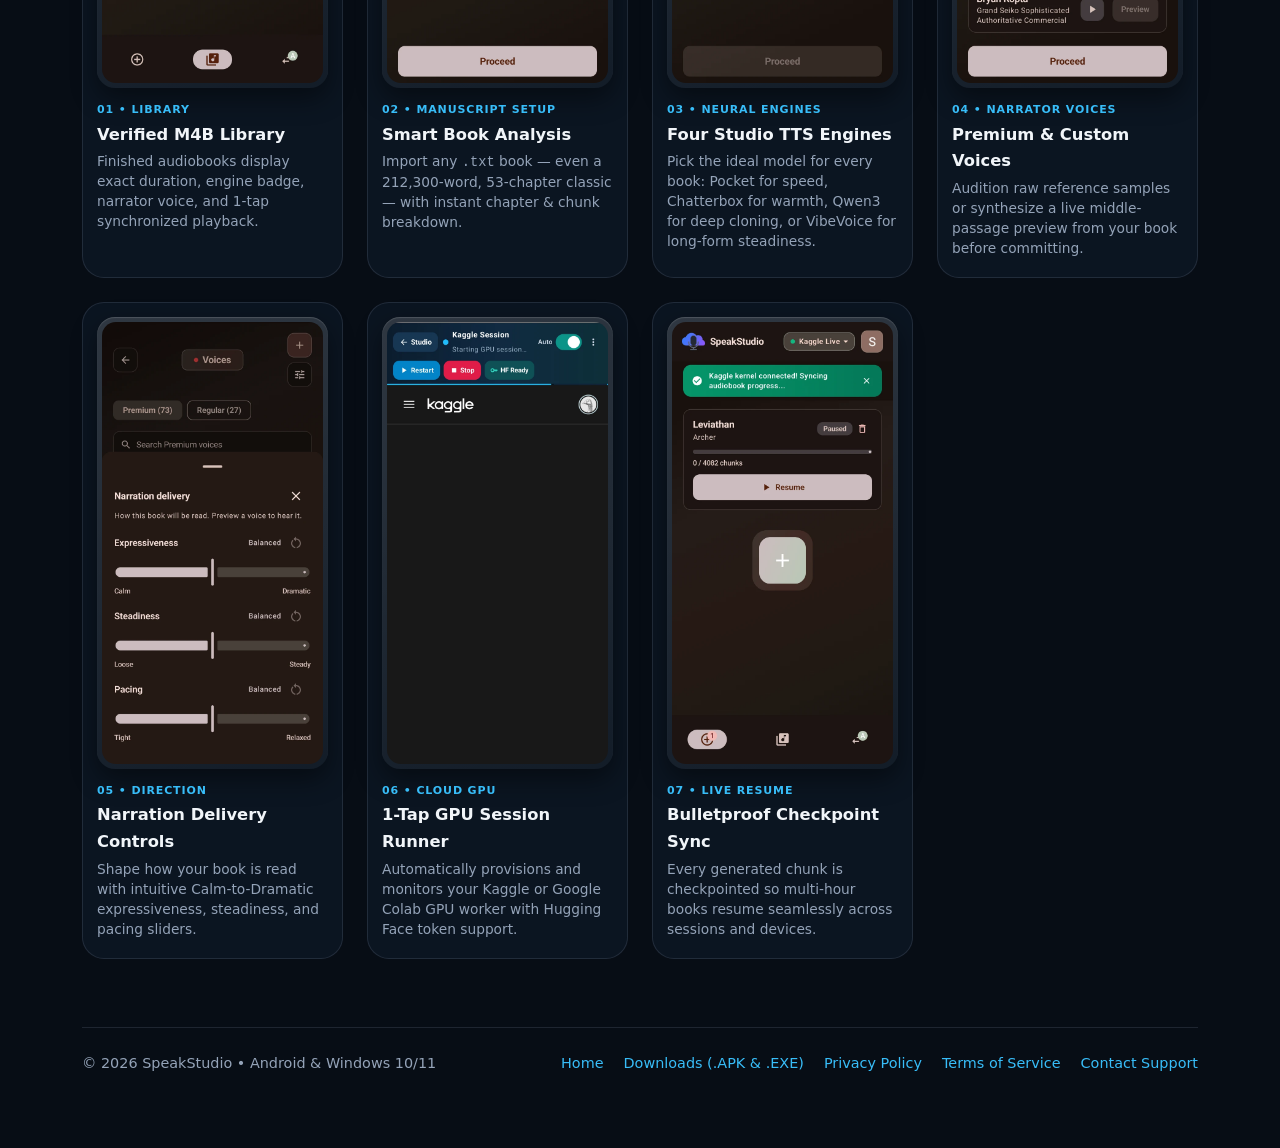
==== commit c4bc297b: "Withdraw v1.0.1-v1.0.3: downloads point to stable v1.0.0 (correct hashes, withdrawal note)" ====
--- a/download.html
+++ b/download.html
@@ -3,7 +3,7 @@
 <head>
   <meta charset="utf-8" />
   <meta name="viewport" content="width=device-width, initial-scale=1" />
-  <title>Download SpeakStudio v1.0.1 — Android APK &amp; Windows 10/11 Installer</title>
+  <title>Download SpeakStudio v1.0.0 — Android APK &amp; Windows 10/11 Installer</title>
   <link rel="icon" type="image/png" href="./assets/icons/logo_speakstudio.png" />
   <link rel="stylesheet" href="./styles.css" />
 </head>
@@ -20,13 +20,13 @@
         <a class="nav-link active" href="./download.html">Downloads</a>
         <a class="nav-link " href="./privacy.html">Privacy</a>
         <a class="nav-link " href="./terms.html">Terms</a>
-        <a class="nav-cta" href="./download.html">Get App v1.0.1</a>
+        <a class="nav-cta" href="./download.html">Get App v1.0.0</a>
       </nav>
     </div>
   </header>
   <main>
     <div style="text-align:center;max-width:740px;margin:0 auto">
-      <span class="pill"><span class="pill-dot"></span> Official Release v1.0.1 &bull; Verified Binaries</span>
+      <span class="pill"><span class="pill-dot"></span> Official Release v1.0.0 &bull; Verified Binaries</span>
       <h1 style="font-size:clamp(2rem,4vw,2.9rem);margin:14px 0 10px;letter-spacing:-0.025em">
         Download <span class="grad-txt">SpeakStudio</span>
       </h1>
@@ -42,7 +42,7 @@
         <div>
           <div class="dl-top">
             <span class="os-badge os-android">Android 9.0+ &bull; APK</span>
-            <span class="pill">v1.0.1 (vc 2)</span>
+            <span class="pill">v1.0.0 (vc 1)</span>
           </div>
           <h2 class="dl-title">SpeakStudio for Android</h2>
           <p class="dl-sub">Signed Universal Release APK &bull; <code>com.speak.studio</code> &bull; 46.7 MB</p>
@@ -55,15 +55,18 @@
         </div>
 
         <div style="display:flex;flex-direction:column;gap:12px">
-          <a class="btn btn-teal" style="width:100%" href="https://github.com/sdeenprime/sdeenprime.github.io/releases/download/v1.0.1/SpeakStudio-1.0.1.apk">
-            &#11015; Download SpeakStudio-1.0.1.apk (46.7 MB)
+          <a class="btn btn-teal" style="width:100%" href="https://github.com/sdeenprime/sdeenprime.github.io/releases/download/v1.0.0/SpeakStudio-1.0.0.apk">
+            &#11015; Download SpeakStudio-1.0.0.apk (46.7 MB)
           </a>
           <div class="hash-box">
-            <div><strong>MD5:</strong> 38573e3948d686f98dcf056f9823ea68</div>
-            <div><strong>SHA-256:</strong> 86f7ba27f272bd0881f17ab3aca2f03c4ff19c976cc0c2f9ecafd3c074b2afa0</div>
+            <div><strong>MD5:</strong> 06c5576c58f467c64f5c33dfdcbf74b5</div>
+            <div><strong>SHA-256:</strong> 57ff75841d0152fc91dc0482a85294c525276f634d59ee6b37b869afa07676ac</div>
           </div>
           <p class="install-tip">
             <strong>Install tip:</strong> Open the downloaded <code>.apk</code> on your Android phone and allow installation when prompted, then sign in with Google in one tap.
+          </p>
+          <p class="install-tip" style="opacity:.75">
+            <strong>Note:</strong> v1.0.1&ndash;v1.0.3 (2026-11-14) were withdrawn &mdash; v1.0.0 is the stable, recommended build.
           </p>
         </div>
       </article>
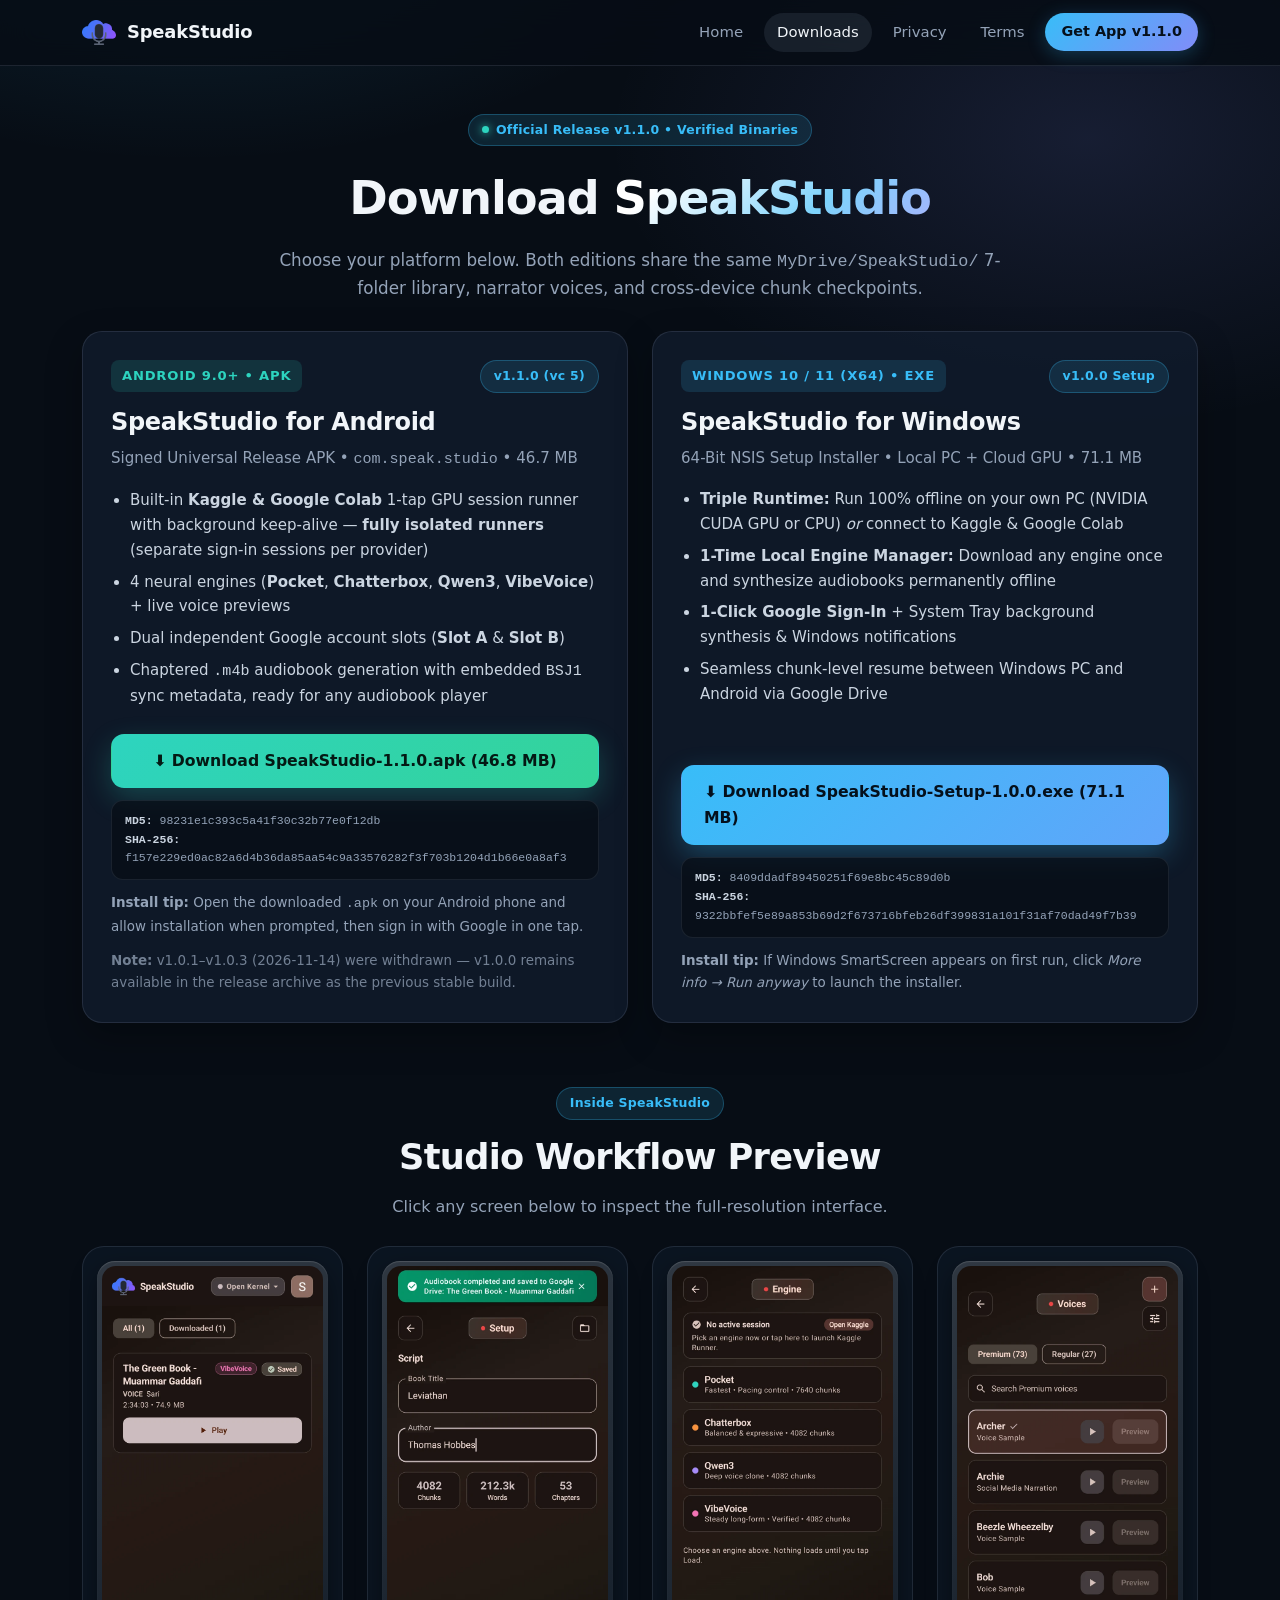
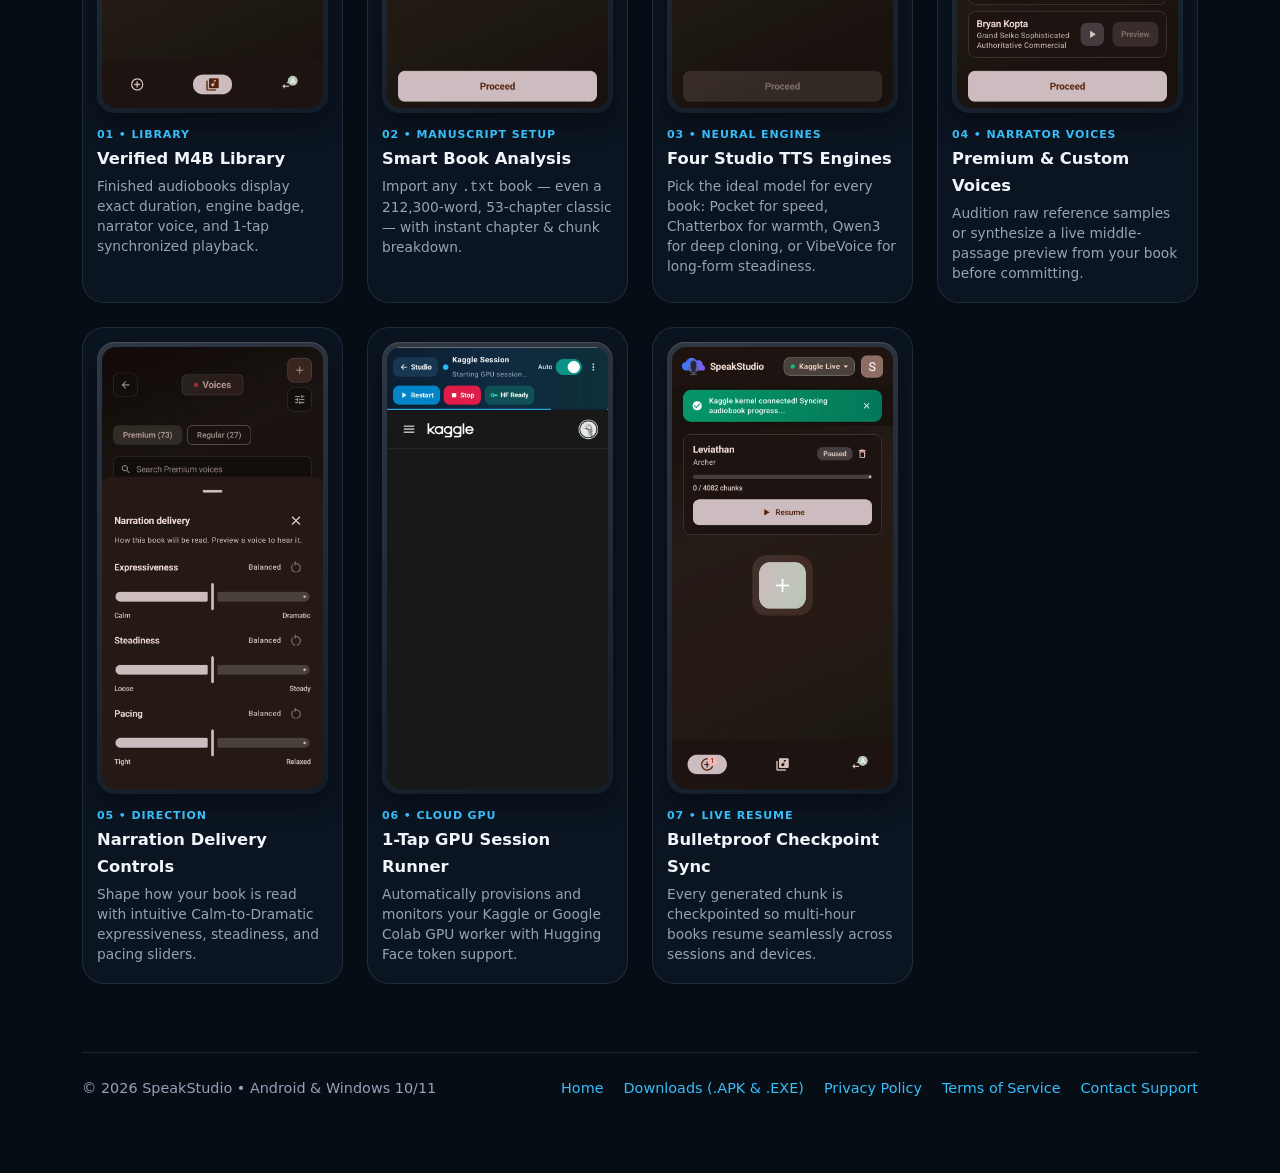
==== commit 853a666b: "Release v1.1.0: downloads -> isolated-runners APK (vc5), v1.1.0 hashes, feature note" ====
--- a/download.html
+++ b/download.html
@@ -3,7 +3,7 @@
 <head>
   <meta charset="utf-8" />
   <meta name="viewport" content="width=device-width, initial-scale=1" />
-  <title>Download SpeakStudio v1.0.0 — Android APK &amp; Windows 10/11 Installer</title>
+  <title>Download SpeakStudio v1.1.0 — Android APK &amp; Windows 10/11 Installer</title>
   <link rel="icon" type="image/png" href="./assets/icons/logo_speakstudio.png" />
   <link rel="stylesheet" href="./styles.css" />
 </head>
@@ -20,13 +20,13 @@
         <a class="nav-link active" href="./download.html">Downloads</a>
         <a class="nav-link " href="./privacy.html">Privacy</a>
         <a class="nav-link " href="./terms.html">Terms</a>
-        <a class="nav-cta" href="./download.html">Get App v1.0.0</a>
+        <a class="nav-cta" href="./download.html">Get App v1.1.0</a>
       </nav>
     </div>
   </header>
   <main>
     <div style="text-align:center;max-width:740px;margin:0 auto">
-      <span class="pill"><span class="pill-dot"></span> Official Release v1.0.0 &bull; Verified Binaries</span>
+      <span class="pill"><span class="pill-dot"></span> Official Release v1.1.0 &bull; Verified Binaries</span>
       <h1 style="font-size:clamp(2rem,4vw,2.9rem);margin:14px 0 10px;letter-spacing:-0.025em">
         Download <span class="grad-txt">SpeakStudio</span>
       </h1>
@@ -42,12 +42,12 @@
         <div>
           <div class="dl-top">
             <span class="os-badge os-android">Android 9.0+ &bull; APK</span>
-            <span class="pill">v1.0.0 (vc 1)</span>
+            <span class="pill">v1.1.0 (vc 5)</span>
           </div>
           <h2 class="dl-title">SpeakStudio for Android</h2>
           <p class="dl-sub">Signed Universal Release APK &bull; <code>com.speak.studio</code> &bull; 46.7 MB</p>
           <ul class="feature-list" style="margin-top:16px">
-            <li>Built-in <strong>Kaggle &amp; Google Colab</strong> 1-tap GPU session runner with background keep-alive</li>
+            <li>Built-in <strong>Kaggle &amp; Google Colab</strong> 1-tap GPU session runner with background keep-alive &mdash; <strong>fully isolated runners</strong> (separate sign-in sessions per provider)</li>
             <li>4 neural engines (<strong>Pocket</strong>, <strong>Chatterbox</strong>, <strong>Qwen3</strong>, <strong>VibeVoice</strong>) + live voice previews</li>
             <li>Dual independent Google account slots (<strong>Slot A</strong> &amp; <strong>Slot B</strong>)</li>
             <li>Chaptered <code>.m4b</code> audiobook generation with embedded <code>BSJ1</code> sync metadata, ready for any audiobook player</li>
@@ -55,18 +55,18 @@
         </div>
 
         <div style="display:flex;flex-direction:column;gap:12px">
-          <a class="btn btn-teal" style="width:100%" href="https://github.com/sdeenprime/sdeenprime.github.io/releases/download/v1.0.0/SpeakStudio-1.0.0.apk">
-            &#11015; Download SpeakStudio-1.0.0.apk (46.7 MB)
+          <a class="btn btn-teal" style="width:100%" href="https://github.com/sdeenprime/sdeenprime.github.io/releases/download/v1.1.0/SpeakStudio-1.1.0.apk">
+            &#11015; Download SpeakStudio-1.1.0.apk (46.8 MB)
           </a>
           <div class="hash-box">
-            <div><strong>MD5:</strong> 06c5576c58f467c64f5c33dfdcbf74b5</div>
-            <div><strong>SHA-256:</strong> 57ff75841d0152fc91dc0482a85294c525276f634d59ee6b37b869afa07676ac</div>
+            <div><strong>MD5:</strong> 98231e1c393c5a41f30c32b77e0f12db</div>
+            <div><strong>SHA-256:</strong> f157e229ed0ac82a6d4b36da85aa54c9a33576282f3f703b1204d1b66e0a8af3</div>
           </div>
           <p class="install-tip">
             <strong>Install tip:</strong> Open the downloaded <code>.apk</code> on your Android phone and allow installation when prompted, then sign in with Google in one tap.
           </p>
           <p class="install-tip" style="opacity:.75">
-            <strong>Note:</strong> v1.0.1&ndash;v1.0.3 (2026-11-14) were withdrawn &mdash; v1.0.0 is the stable, recommended build.
+            <strong>Note:</strong> v1.0.1&ndash;v1.0.3 (2026-11-14) were withdrawn &mdash; v1.0.0 remains available in the release archive as the previous stable build.
           </p>
         </div>
       </article>
